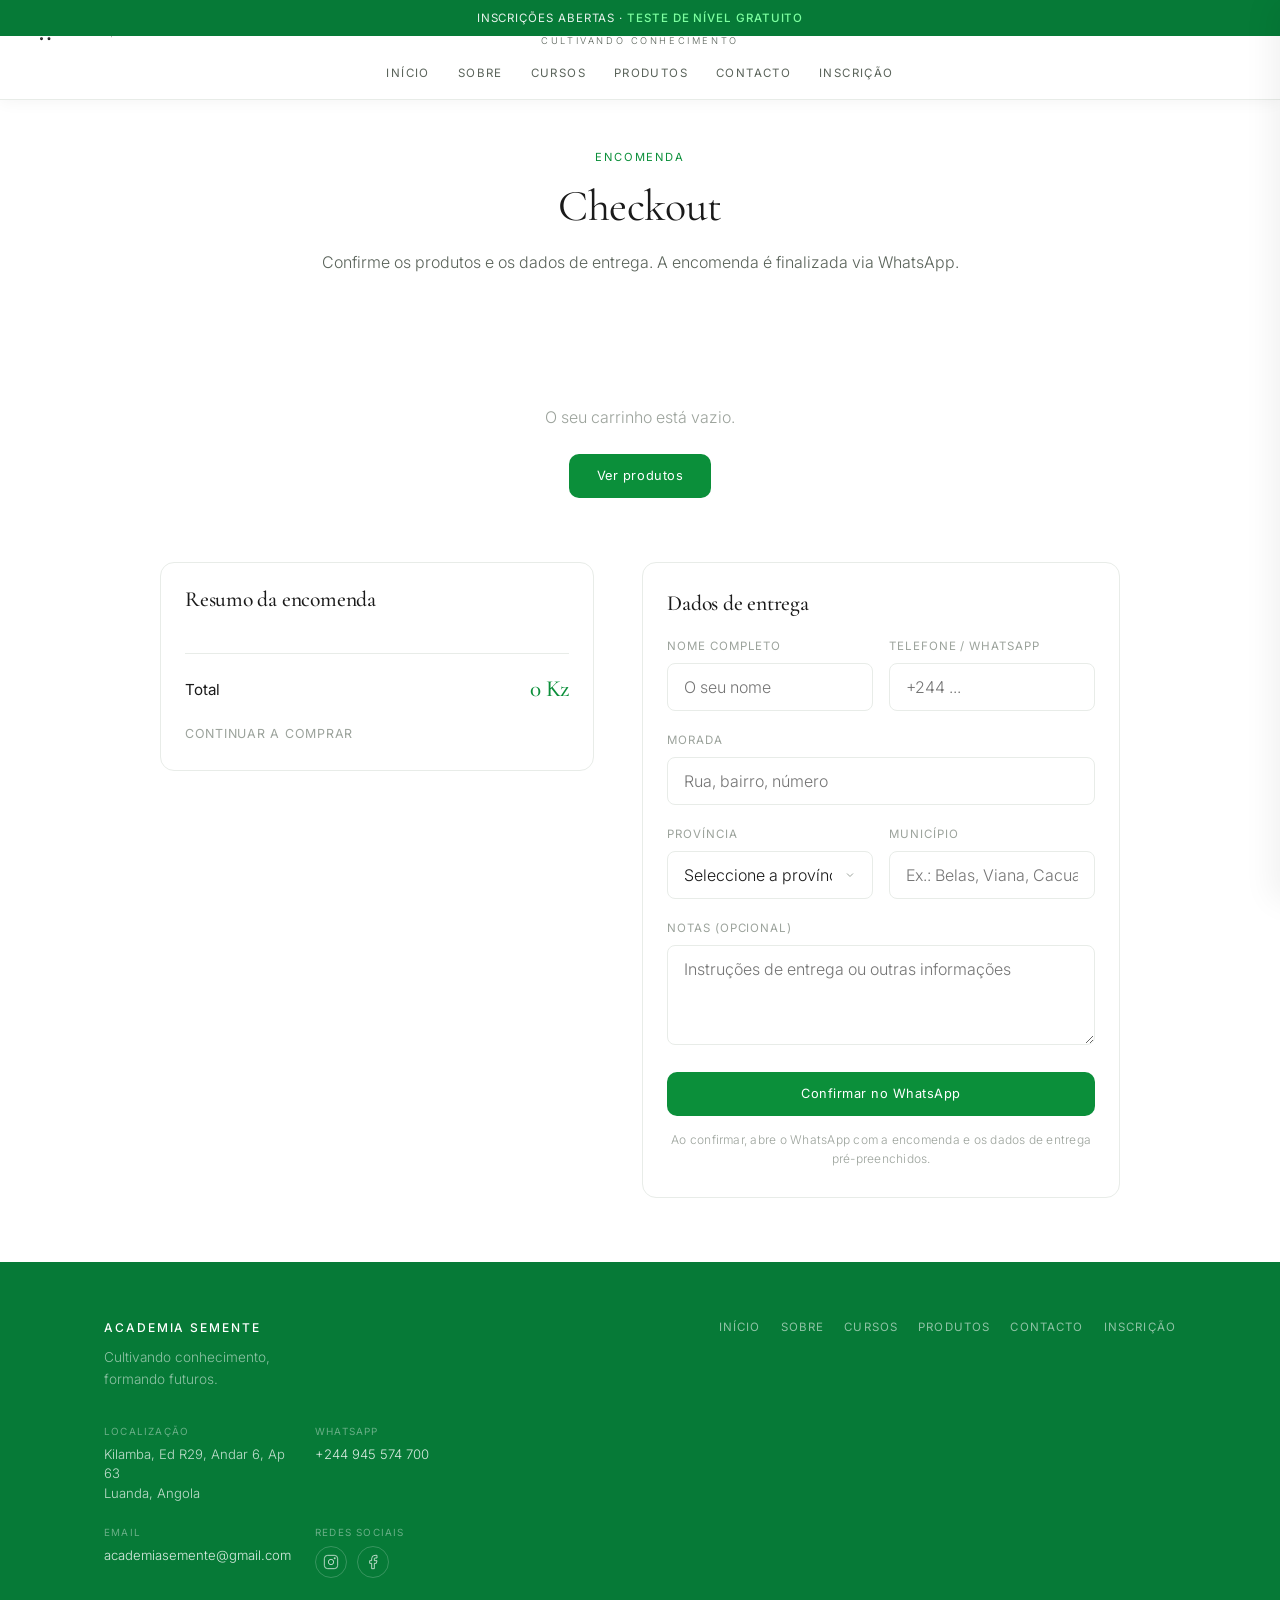
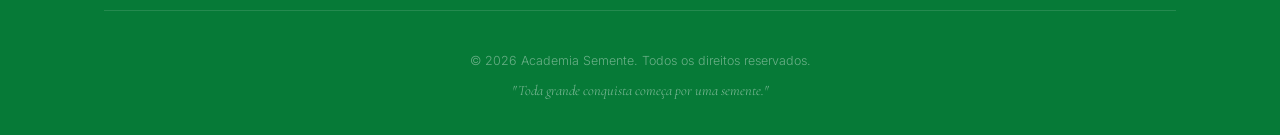
==== academia-semente-website/checkout.html @ dbca5306 "Add files via upload" ====
<!DOCTYPE html>
<html lang="pt">
<head>
  <meta charset="UTF-8">
  <meta name="viewport" content="width=device-width, initial-scale=1.0">
  <meta name="description" content="Checkout Academia Semente — finalize a encomenda dos materiais oficiais.">
  <title>Checkout | Academia Semente</title>
  <link rel="preconnect" href="https://fonts.googleapis.com">
  <link rel="preconnect" href="https://fonts.gstatic.com" crossorigin>
  <link href="https://fonts.googleapis.com/css2?family=Cormorant+Garamond:ital,wght@0,300;0,400;0,500;0,600;1,400&family=Inter:wght@300;400;500;600&display=swap" rel="stylesheet">
  <link rel="stylesheet" href="css/styles.css">
  <link rel="icon" href="data:image/svg+xml,<svg xmlns='http://www.w3.org/2000/svg' viewBox='0 0 100 100'><text y='.9em' font-size='90'>🌱</text></svg>">
</head>
<body class="page-checkout">
  <div class="announce-bar" id="announceBar">
    <a href="index.html#cursos" class="announce-link">
      <span data-i18n="announce">Inscrições abertas</span> · <span class="announce-accent" data-i18n="announceAccent">Teste de nível gratuito</span>
    </a>
  </div>

  <header class="site-header scrolled" id="siteHeader">
    <div class="header-inner">
      <button class="hamburger" id="hamburger" aria-label="Menu" aria-expanded="false">
        <span class="ham-line"></span>
        <span class="ham-line"></span>
        <span class="ham-line"></span>
      </button>
      <a href="index.html" class="brand">
        <span class="brand-name">ACADEMIA SEMENTE</span>
        <span class="brand-tagline" data-i18n="tagline">Cultivando conhecimento</span>
      </a>
      <div class="header-actions">
        <button class="cart-btn" id="cartBtn" aria-label="Carrinho">
          <svg width="20" height="20" viewBox="0 0 24 24" fill="none" stroke="currentColor" stroke-width="1.5">
            <path d="M6 6h15l-1.5 9h-12z"/>
            <circle cx="9" cy="20" r="1"/>
            <circle cx="18" cy="20" r="1"/>
            <path d="M6 6L5 3H2"/>
          </svg>
          <span class="cart-count" id="cartCount">0</span>
        </button>
        <div class="lang-toggle">
          <button class="lang-btn active" data-lang="pt" aria-label="Português">PT</button>
          <span class="lang-divider">|</span>
          <button class="lang-btn" data-lang="en" aria-label="English">EN</button>
        </div>
      </div>
    </div>
    <nav class="desktop-nav" id="desktopNav">
      <a href="index.html" data-i18n="navHome">Início</a>
      <a href="index.html#sobre" data-i18n="navAbout">Sobre</a>
      <a href="index.html#cursos" data-i18n="navCourses">Cursos</a>
      <a href="index.html#produtos" data-i18n="navProducts">Produtos</a>
      <a href="index.html#contacto" data-i18n="navContact">Contacto</a>
      <a href="inscricao.html" data-i18n="navEnroll">Inscrição</a>
    </nav>
  </header>

  <div class="drawer-overlay" id="drawerOverlay"></div>
  <aside class="mobile-drawer" id="mobileDrawer" aria-hidden="true">
    <div class="drawer-header">
      <span class="drawer-brand">ACADEMIA SEMENTE</span>
      <button class="drawer-close" id="drawerClose" aria-label="Fechar">
        <svg width="20" height="20" viewBox="0 0 24 24" fill="none" stroke="currentColor" stroke-width="1.5">
          <path d="M18 6L6 18M6 6l12 12"/>
        </svg>
      </button>
    </div>
    <nav class="drawer-nav">
      <a href="index.html" data-i18n="navHome">Início</a>
      <a href="index.html#sobre" data-i18n="navAbout">Sobre</a>
      <a href="index.html#cursos" data-i18n="navCourses">Cursos</a>
      <a href="index.html#produtos" data-i18n="navProducts">Produtos</a>
      <a href="index.html#contacto" data-i18n="navContact">Contacto</a>
      <a href="inscricao.html" data-i18n="navEnroll">Inscrição</a>
    </nav>
    <div class="drawer-footer">
      <a href="https://wa.me/244945574700" target="_blank" rel="noopener" class="drawer-whatsapp">
        <svg width="16" height="16" viewBox="0 0 24 24" fill="currentColor"><path d="M17.472 14.382c-.297-.149-1.758-.867-2.03-.967-.273-.099-.471-.148-.67.15-.197.297-.767.966-.94 1.164-.173.199-.347.223-.644.075-.297-.15-1.255-.463-2.39-1.475-.883-.788-1.48-1.761-1.653-2.059-.173-.297-.018-.458.13-.606.134-.133.298-.347.446-.52.149-.174.198-.298.298-.497.099-.198.05-.371-.025-.52-.075-.149-.669-1.612-.916-2.207-.242-.579-.487-.5-.669-.51-.173-.008-.371-.01-.57-.01-.198 0-.52.074-.792.372-.272.297-1.04 1.016-1.04 2.479 0 1.462 1.065 2.875 1.213 3.074.149.198 2.096 3.2 5.077 4.487.709.306 1.262.489 1.694.625.712.227 1.36.195 1.871.118.571-.085 1.758-.719 2.006-1.413.248-.694.248-1.289.173-1.413-.074-.124-.272-.198-.57-.347z"/><path d="M12 0C5.373 0 0 5.373 0 12c0 2.625.846 5.059 2.284 7.034L.789 23.512a.5.5 0 00.605.654l4.69-1.494A11.94 11.94 0 0012 24c6.627 0 12-5.373 12-12S18.627 0 12 0zm0 22c-2.39 0-4.605-.75-6.44-2.03l-.46-.3-3.04.97.96-3.15-.32-.48A9.96 9.96 0 012 12C2 6.477 6.477 2 12 2s10 4.477 10 10-4.477 10-10 10z"/></svg>
        WhatsApp
      </a>
    </div>
  </aside>

  <main>
    <section class="section checkout-page" id="checkout">
      <div class="container">
        <div class="section-header">
          <p class="section-eyebrow" data-i18n="checkoutEyebrow">Encomenda</p>
          <h1 class="section-title" data-i18n="checkoutTitle">Checkout</h1>
          <p class="section-desc" data-i18n="checkoutDesc">Confirme os produtos e os dados de entrega. A encomenda é finalizada via WhatsApp.</p>
        </div>

        <!-- Empty state -->
        <div class="checkout-empty" id="checkoutEmpty" hidden>
          <p data-i18n="checkoutEmpty">O seu carrinho está vazio.</p>
          <a href="index.html#produtos" class="btn btn-primary" data-i18n="checkoutBackShop">Ver produtos</a>
        </div>

        <!-- Checkout grid -->
        <div class="checkout-grid" id="checkoutGrid" hidden>
          <div class="checkout-summary">
            <h2 class="checkout-block-title" data-i18n="checkoutSummary">Resumo da encomenda</h2>
            <div class="checkout-items" id="checkoutItems"></div>
            <div class="checkout-total-row">
              <span data-i18n="cartTotal">Total</span>
              <strong id="checkoutTotal">0 Kz</strong>
            </div>
            <a href="index.html#produtos" class="checkout-continue" data-i18n="checkoutContinue">Continuar a comprar</a>
          </div>

          <form class="checkout-form" id="checkoutForm">
            <h2 class="checkout-block-title" data-i18n="checkoutDelivery">Dados de entrega</h2>

            <div class="form-row">
              <div class="form-group">
                <label for="co-name" data-i18n="formName">Nome completo *</label>
                <input type="text" id="co-name" name="name" required placeholder="O seu nome" data-i18n-placeholder="formNamePh" autocomplete="name">
              </div>
              <div class="form-group">
                <label for="co-phone" data-i18n="formPhone">Telefone / WhatsApp *</label>
                <input type="tel" id="co-phone" name="phone" required placeholder="+244 ..." data-i18n-placeholder="formPhonePh" autocomplete="tel">
              </div>
            </div>

            <div class="form-group">
              <label for="co-address" data-i18n="formAddress">Morada *</label>
              <input type="text" id="co-address" name="address" required placeholder="Rua, bairro, número" data-i18n-placeholder="formAddressPh" autocomplete="street-address">
            </div>

            <div class="form-row">
              <div class="form-group">
                <label for="co-province" data-i18n="formProvince">Província *</label>
                <select id="co-province" name="province" required>
                  <option value="" disabled selected data-i18n="formProvincePh">Seleccione a província</option>
                  <option value="Bengo">Bengo</option>
                  <option value="Benguela">Benguela</option>
                  <option value="Bié">Bié</option>
                  <option value="Cabinda">Cabinda</option>
                  <option value="Cuando Cubango">Cuando Cubango</option>
                  <option value="Cuanza Norte">Cuanza Norte</option>
                  <option value="Cuanza Sul">Cuanza Sul</option>
                  <option value="Cunene">Cunene</option>
                  <option value="Huambo">Huambo</option>
                  <option value="Huíla">Huíla</option>
                  <option value="Luanda">Luanda</option>
                  <option value="Lunda Norte">Lunda Norte</option>
                  <option value="Lunda Sul">Lunda Sul</option>
                  <option value="Malanje">Malanje</option>
                  <option value="Moxico">Moxico</option>
                  <option value="Namibe">Namibe</option>
                  <option value="Uíge">Uíge</option>
                  <option value="Zaire">Zaire</option>
                </select>
              </div>
              <div class="form-group">
                <label for="co-municipality" data-i18n="formMunicipality">Município *</label>
                <input type="text" id="co-municipality" name="municipality" required placeholder="Ex.: Belas, Viana, Cacuaco" data-i18n-placeholder="formMunicipalityPh" autocomplete="address-level2">
              </div>
            </div>

            <div class="form-group">
              <label for="co-notes" data-i18n="formNotes">Notas (opcional)</label>
              <textarea id="co-notes" name="notes" rows="3" placeholder="Instruções de entrega ou outras informações" data-i18n-placeholder="checkoutNotesPh"></textarea>
            </div>

            <button type="submit" class="btn btn-primary btn-full" data-i18n="checkoutSubmit">Confirmar no WhatsApp</button>
            <p class="form-hint" data-i18n="checkoutHint">Ao confirmar, abre o WhatsApp com a encomenda e os dados de entrega pré-preenchidos.</p>
          </form>
        </div>
      </div>
    </section>
  </main>

  <footer class="site-footer">
    <div class="container">
      <div class="footer-top">
        <div class="footer-brand">
          <span class="footer-name">ACADEMIA SEMENTE</span>
          <p data-i18n="footerTag">Cultivando conhecimento, formando futuros.</p>
        </div>
        <div class="footer-links">
          <a href="index.html" data-i18n="navHome">Início</a>
          <a href="index.html#sobre" data-i18n="navAbout">Sobre</a>
          <a href="index.html#cursos" data-i18n="navCourses">Cursos</a>
          <a href="index.html#produtos" data-i18n="navProducts">Produtos</a>
          <a href="index.html#contacto" data-i18n="navContact">Contacto</a>
          <a href="inscricao.html" data-i18n="navEnroll">Inscrição</a>
        </div>
        <div class="footer-contact">
          <div class="footer-contact-item">
            <span class="footer-contact-label" data-i18n="locationLabel">Localização</span>
            <p>Kilamba, Ed R29, Andar 6, Ap 63<br>Luanda, Angola</p>
          </div>
          <div class="footer-contact-item">
            <span class="footer-contact-label" data-i18n="phoneLabel">WhatsApp</span>
            <p><a href="https://wa.me/244945574700">+244 945 574 700</a></p>
          </div>
          <div class="footer-contact-item">
            <span class="footer-contact-label" data-i18n="emailLabel">Email</span>
            <p><a href="mailto:academiasemente@gmail.com">academiasemente@gmail.com</a></p>
          </div>
          <div class="footer-contact-item">
            <span class="footer-contact-label" data-i18n="socialLabel">Redes sociais</span>
            <div class="footer-social">
              <a href="https://www.instagram.com/academiasemente" target="_blank" rel="noopener" aria-label="Instagram">
                <svg width="16" height="16" viewBox="0 0 24 24" fill="none" stroke="currentColor" stroke-width="1.5"><rect x="2" y="2" width="20" height="20" rx="5"/><circle cx="12" cy="12" r="4"/><circle cx="17.5" cy="6.5" r="1.5" fill="currentColor" stroke="none"/></svg>
              </a>
              <a href="https://www.facebook.com/profile.php?id=61584786747541" target="_blank" rel="noopener" aria-label="Facebook">
                <svg width="16" height="16" viewBox="0 0 24 24" fill="none" stroke="currentColor" stroke-width="1.5"><path d="M18 2h-3a5 5 0 00-5 5v3H7v4h3v8h4v-8h3l1-4h-4V7a1 1 0 011-1h3z"/></svg>
              </a>
            </div>
          </div>
        </div>
      </div>
      <div class="footer-bottom">
        <p>© <span id="year"></span> Academia Semente. <span data-i18n="rights">Todos os direitos reservados.</span></p>
        <p class="footer-motto">"Toda grande conquista começa por uma semente."</p>
      </div>
    </div>
  </footer>

  <div class="cart-overlay" id="cartOverlay"></div>
  <aside class="cart-drawer" id="cartDrawer" aria-hidden="true">
    <div class="cart-header">
      <h3 data-i18n="cartTitle">Carrinho</h3>
      <button class="cart-close" id="cartClose" aria-label="Fechar">
        <svg width="20" height="20" viewBox="0 0 24 24" fill="none" stroke="currentColor" stroke-width="1.5">
          <path d="M18 6L6 18M6 6l12 12"/>
        </svg>
      </button>
    </div>
    <div class="cart-body" id="cartBody">
      <p class="cart-empty" data-i18n="cartEmpty">O seu carrinho está vazio.</p>
    </div>
    <div class="cart-footer" id="cartFooter" hidden>
      <div class="cart-total-row">
        <span data-i18n="cartTotal">Total</span>
        <strong id="cartTotal">0 Kz</strong>
      </div>
      <button type="button" class="btn btn-outline btn-full cart-clear" id="cartClear" data-i18n="cartClear">Limpar tudo</button>
      <button type="button" class="btn btn-primary btn-full" id="cartCheckout" data-i18n="cartCheckout">Finalizar compra</button>
    </div>
  </aside>

  <script src="js/main.js"></script>
</body>
</html>
---- academia-semente-website/css/styles.css ----
/* ============================================
   ACADEMIA SEMENTE — Luxury Education Website
   Thin lines · Generous space · Light type
   ============================================ */

:root {
  /* Brand palette */
  --green-primary: #0B8F3A;
  --green-secondary: #19B51A;
  --green-dark: #067A37;
  --green-soft: #e8f5ec;
  --black: #1A1A1A;
  --white: #FFFFFF;
  --off-white: #FAFBFA;
  --gray-100: #F5F7F5;
  --gray-200: #E8ECE8;
  --gray-400: #9CA39C;
  --gray-600: #5A635A;
  --gray-800: #2D332D;

  /* Surfaces */
  --surface: #FFFFFF;
  --surface-elevated: #FFFFFF;
  --text: #1A1A1A;
  --text-soft: #5A635A;
  --text-muted: #9CA39C;
  --accent: #0B8F3A;
  --accent-hover: #067A37;

  /* Layout */
  --header-height: 72px;
  --announce-height: 36px;
  --radius: 14px;
  --radius-btn: 10px;
  --max-width: 1120px;
  --section-pad: clamp(4.5rem, 10vw, 7.5rem);

  /* Transitions */
  --ease: cubic-bezier(0.25, 0.1, 0.25, 1);
  --trans: 0.3s var(--ease);
}

/* Reset & Base */
*, *::before, *::after {
  box-sizing: border-box;
  margin: 0;
  padding: 0;
}

html {
  scroll-behavior: smooth;
  font-size: 16px;
  -webkit-font-smoothing: antialiased;
  -moz-osx-font-smoothing: grayscale;
}

body {
  font-family: 'Inter', system-ui, -apple-system, sans-serif;
  font-weight: 400;
  font-size: 1rem;
  line-height: 1.65;
  color: var(--text);
  background: var(--off-white);
  overflow-x: hidden;
}

body.drawer-open {
  overflow: hidden;
}

img { max-width: 100%; display: block; }
a { color: inherit; text-decoration: none; }
ul { list-style: none; }
button, input, select, textarea {
  font-family: inherit;
  font-size: inherit;
  border: none;
  background: none;
  outline: none;
}

/* Typography */
h1, h2, h3, h4 {
  font-family: 'Cormorant Garamond', Georgia, serif;
  font-weight: 400;
  line-height: 1.2;
  letter-spacing: -0.01em;
}

.container {
  width: 100%;
  max-width: var(--max-width);
  margin: 0 auto;
  padding: 0 1.5rem;
}

/* ========== ANNOUNCEMENT BAR ========== */
.announce-bar {
  position: fixed;
  top: 0;
  left: 0;
  right: 0;
  height: var(--announce-height);
  background: var(--green-dark);
  color: var(--white);
  z-index: 1001;
  display: flex;
  align-items: center;
  justify-content: center;
  transition: transform 0.35s var(--ease);
}

.announce-bar.hidden {
  transform: translateY(-100%);
}

.announce-link {
  font-size: 0.72rem;
  font-weight: 400;
  letter-spacing: 0.08em;
  text-transform: uppercase;
  color: rgba(255,255,255,0.9);
  transition: color var(--trans);
}

.announce-link:hover {
  color: var(--white);
}

.announce-accent {
  color: #7dffa0;
  font-weight: 500;
}

/* ========== HEADER ========== */
.site-header {
  position: fixed;
  top: var(--announce-height);
  left: 0;
  right: 0;
  z-index: 1000;
  transition: top 0.35s var(--ease), background 0.3s var(--ease), border-color 0.3s var(--ease), box-shadow 0.3s var(--ease);
}

.site-header.scrolled {
  top: 0;
  background: rgba(255, 255, 255, 0.95);
  backdrop-filter: blur(14px);
  -webkit-backdrop-filter: blur(14px);
  border-bottom: 1px solid var(--gray-200);
  box-shadow: 0 1px 16px rgba(0,0,0,0.05);
}

.site-header.scrolled .brand-name {
  color: var(--text);
}

.site-header.scrolled .brand-tagline {
  color: var(--gray-600);
}

.site-header.scrolled .desktop-nav a {
  color: var(--gray-600);
}

.site-header.scrolled .desktop-nav a:hover {
  color: var(--accent);
}

.site-header.scrolled .lang-btn {
  color: var(--gray-600);
}

.site-header.scrolled .lang-btn.active {
  color: var(--accent);
}

.site-header.scrolled .lang-divider {
  color: var(--gray-400);
}

.site-header.scrolled .ham-line {
  background: var(--text);
}

.site-header.scrolled .cart-btn {
  color: var(--text);
}

.site-header.scrolled .cart-count {
  background: var(--accent);
  color: var(--white);
}

.header-inner {
  display: flex;
  align-items: center;
  justify-content: space-between;
  height: var(--header-height);
  padding: 0 1.5rem;
  max-width: 1400px;
  margin: 0 auto;
  position: relative;
}

/* Brand — centered */
.brand {
  position: absolute;
  left: 50%;
  transform: translateX(-50%);
  display: flex;
  flex-direction: column;
  align-items: center;
  text-align: center;
  transition: color var(--trans);
}

.brand-name {
  font-family: 'Inter', sans-serif;
  font-size: 0.72rem;
  font-weight: 500;
  letter-spacing: 0.16em;
  text-transform: uppercase;
  color: var(--white);
  line-height: 1.3;
}

.brand-tagline {
  font-family: 'Inter', sans-serif;
  font-size: 0.58rem;
  font-weight: 300;
  letter-spacing: 0.28em;
  text-transform: uppercase;
  color: rgba(255,255,255,0.7);
  margin-top: 2px;
}

/* Hamburger */
.hamburger {
  display: flex;
  flex-direction: column;
  justify-content: center;
  gap: 5px;
  width: 28px;
  height: 28px;
  cursor: pointer;
  z-index: 10;
  padding: 0;
}

.ham-line {
  display: block;
  width: 20px;
  height: 1.5px;
  background: var(--white);
  transition: transform 0.3s var(--ease), opacity 0.3s var(--ease), background 0.3s var(--ease);
  transform-origin: center;
}

.hamburger.active .ham-line:nth-child(1) {
  transform: translateY(6.5px) rotate(45deg);
}

.hamburger.active .ham-line:nth-child(2) {
  opacity: 0;
  transform: scaleX(0);
}

.hamburger.active .ham-line:nth-child(3) {
  transform: translateY(-6.5px) rotate(-45deg);
}

/* Header actions (cart + lang) */
.header-actions {
  display: flex;
  align-items: center;
  gap: 1rem;
  z-index: 10;
}

.cart-btn {
  position: relative;
  width: 40px;
  height: 40px;
  display: flex;
  align-items: center;
  justify-content: center;
  color: var(--white);
  cursor: pointer;
  transition: color var(--trans);
  touch-action: manipulation;
  -webkit-tap-highlight-color: transparent;
  background: transparent;
  border: none;
  padding: 0;
}

.cart-btn svg {
  pointer-events: none;
}

.cart-btn:hover {
  color: rgba(255,255,255,0.8);
}

.cart-count {
  position: absolute;
  top: 2px;
  right: 0;
  min-width: 16px;
  height: 16px;
  padding: 0 4px;
  border-radius: 8px;
  background: var(--green-secondary);
  color: var(--white);
  font-size: 0.6rem;
  font-weight: 500;
  display: flex;
  align-items: center;
  justify-content: center;
  line-height: 1;
  opacity: 0;
  transform: scale(0.6);
  transition: opacity 0.2s, transform 0.2s;
}

.cart-count.visible {
  opacity: 1;
  transform: scale(1);
}

/* Language toggle */
.lang-toggle {
  display: flex;
  align-items: center;
  gap: 6px;
}

.lang-btn {
  font-size: 0.68rem;
  font-weight: 400;
  letter-spacing: 0.1em;
  color: rgba(255,255,255,0.6);
  cursor: pointer;
  padding: 2px 4px;
  transition: color var(--trans);
}

.lang-btn.active {
  color: var(--white);
  font-weight: 500;
}

.lang-btn:hover {
  color: var(--white);
}

.lang-divider {
  font-size: 0.6rem;
  color: rgba(255,255,255,0.3);
}

/* Desktop Navigation */
.desktop-nav {
  display: none;
  justify-content: center;
  gap: 1.75rem;
  padding-bottom: 1rem;
  max-width: 1400px;
  margin: 0 auto;
}

.desktop-nav a {
  font-size: 0.72rem;
  font-weight: 400;
  letter-spacing: 0.12em;
  text-transform: uppercase;
  color: rgba(255,255,255,0.75);
  transition: color var(--trans);
  position: relative;
}

.desktop-nav a:hover {
  color: var(--white);
}

.site-header.scrolled .desktop-nav a {
  color: var(--gray-600);
}

.site-header.scrolled .desktop-nav a:hover {
  color: var(--accent);
}

@media (min-width: 900px) {
  .hamburger {
    display: none;
  }
  .desktop-nav {
    display: flex;
  }
  .header-inner {
    height: 64px;
  }
  .site-header {
    /* taller to accommodate nav below brand */
  }
}

/* ========== MOBILE DRAWER ========== */
.drawer-overlay {
  position: fixed;
  inset: 0;
  background: rgba(0,0,0,0.45);
  z-index: 1100;
  opacity: 0;
  visibility: hidden;
  transition: opacity 0.3s var(--ease), visibility 0.3s var(--ease);
}

.drawer-overlay.open {
  opacity: 1;
  visibility: visible;
}

.mobile-drawer {
  position: fixed;
  top: 0;
  left: 0;
  width: 85%;
  max-width: 320px;
  height: 100%;
  background: var(--surface);
  z-index: 1101;
  transform: translateX(-100%);
  transition: transform 0.35s var(--ease);
  display: flex;
  flex-direction: column;
  padding: 1.5rem;
  border-right: 1px solid var(--gray-200);
}

.mobile-drawer.open {
  transform: translateX(0);
}

.drawer-header {
  display: flex;
  justify-content: space-between;
  align-items: center;
  margin-bottom: 2.5rem;
  padding-bottom: 1rem;
  border-bottom: 1px solid var(--gray-200);
}

.drawer-brand {
  font-size: 0.7rem;
  font-weight: 500;
  letter-spacing: 0.14em;
  text-transform: uppercase;
  color: var(--text);
}

.drawer-close {
  width: 32px;
  height: 32px;
  display: flex;
  align-items: center;
  justify-content: center;
  color: var(--gray-600);
  cursor: pointer;
  transition: color var(--trans);
}

.drawer-close:hover {
  color: var(--text);
}

.drawer-nav {
  display: flex;
  flex-direction: column;
  gap: 0.25rem;
  flex: 1;
}

.drawer-nav a {
  font-size: 0.8rem;
  font-weight: 400;
  letter-spacing: 0.12em;
  text-transform: uppercase;
  color: var(--text);
  padding: 0.85rem 0;
  border-bottom: 1px solid var(--gray-100);
  transition: color var(--trans), padding-left var(--trans);
}

.drawer-nav a:hover {
  color: var(--accent);
  padding-left: 0.5rem;
}

.drawer-footer {
  padding-top: 1.5rem;
  border-top: 1px solid var(--gray-200);
}

.drawer-whatsapp {
  display: inline-flex;
  align-items: center;
  gap: 0.5rem;
  font-size: 0.75rem;
  font-weight: 400;
  letter-spacing: 0.06em;
  color: var(--accent);
  transition: color var(--trans);
}

.drawer-whatsapp:hover {
  color: var(--green-dark);
}

/* ========== BUTTONS ========== */
.btn {
  display: inline-flex;
  align-items: center;
  justify-content: center;
  padding: 0.85rem 1.75rem;
  font-size: 0.8rem;
  font-weight: 400;
  letter-spacing: 0.04em;
  border-radius: var(--radius-btn);
  cursor: pointer;
  transition: all 0.25s var(--ease);
  text-align: center;
  line-height: 1.3;
}

.btn-primary {
  background: var(--accent);
  color: var(--white);
}

.btn-primary:hover {
  background: var(--green-dark);
  transform: translateY(-1px);
}

.btn-outline {
  background: transparent;
  color: var(--accent);
  border: 1px solid var(--accent);
}

.btn-outline:hover {
  background: var(--accent);
  color: var(--white);
}

.btn-ghost {
  background: transparent;
  color: var(--white);
  border: 1px solid rgba(255,255,255,0.35);
}

.btn-ghost:hover {
  background: rgba(255,255,255,0.1);
  border-color: rgba(255,255,255,0.6);
}

.btn-sm {
  padding: 0.55rem 1.1rem;
  font-size: 0.72rem;
  background: var(--accent);
  color: var(--white);
  border-radius: 8px;
}

.btn-sm:hover {
  background: var(--green-dark);
}

.btn-full {
  width: 100%;
}

/* ========== HERO ========== */
.hero {
  position: relative;
  min-height: 100vh;
  display: flex;
  align-items: center;
  justify-content: center;
  padding: calc(var(--header-height) + var(--announce-height) + 1.5rem) 1.5rem 4rem;
  overflow: hidden;
}

.hero-bg {
  position: absolute;
  inset: 0;
  background-image: url('../assets/hero.jpg');
  background-size: cover;
  background-position: center center;
  background-repeat: no-repeat;
  z-index: 0;
}

/* Dark green tint so text stays readable on the photo */
.hero-overlay {
  position: absolute;
  inset: 0;
  z-index: 1;
  background:
    linear-gradient(160deg, rgba(6, 122, 55, 0.72) 0%, rgba(11, 143, 58, 0.55) 45%, rgba(6, 100, 45, 0.7) 100%),
    linear-gradient(to top, rgba(0, 0, 0, 0.35) 0%, transparent 45%);
}

.hero-inner {
  position: relative;
  z-index: 2;
  width: 100%;
  max-width: 720px;
  display: flex;
  flex-direction: column;
  align-items: center;
}

.hero-content {
  text-align: center;
}

.hero-eyebrow {
  font-size: 0.72rem;
  font-weight: 400;
  letter-spacing: 0.18em;
  text-transform: uppercase;
  color: rgba(255,255,255,0.7);
  margin-bottom: 1.25rem;
}

.hero-title {
  font-size: clamp(2.3rem, 7vw, 3.6rem);
  font-weight: 400;
  color: var(--white);
  margin-bottom: 1.25rem;
  letter-spacing: -0.02em;
  text-shadow: 0 2px 24px rgba(0,0,0,0.3);
}

.hero-subtitle {
  font-size: clamp(0.95rem, 2.2vw, 1.1rem);
  font-weight: 300;
  color: rgba(255,255,255,0.88);
  max-width: 520px;
  margin: 0 auto 2.25rem;
  line-height: 1.7;
  text-shadow: 0 1px 14px rgba(0,0,0,0.25);
}

.hero-cta {
  display: flex;
  flex-wrap: wrap;
  gap: 0.85rem;
  justify-content: center;
}

.hero-scroll {
  position: absolute;
  bottom: 2rem;
  left: 50%;
  transform: translateX(-50%);
  display: flex;
  flex-direction: column;
  align-items: center;
  gap: 0.5rem;
  z-index: 1;
}

.hero-scroll span {
  font-size: 0.62rem;
  letter-spacing: 0.2em;
  text-transform: uppercase;
  color: rgba(255,255,255,0.45);
}

.scroll-line {
  width: 1px;
  height: 40px;
  background: linear-gradient(to bottom, rgba(255,255,255,0.4), transparent);
  animation: scrollPulse 2s ease-in-out infinite;
}

@keyframes scrollPulse {
  0%, 100% { opacity: 0.4; transform: scaleY(1); }
  50% { opacity: 1; transform: scaleY(1.1); }
}

/* ========== SECTIONS ========== */
.section {
  padding: var(--section-pad) 0;
}

.section-header {
  text-align: center;
  margin-bottom: clamp(2.5rem, 5vw, 4rem);
  max-width: 640px;
  margin-left: auto;
  margin-right: auto;
}

.section-eyebrow {
  font-size: 0.7rem;
  font-weight: 400;
  letter-spacing: 0.16em;
  text-transform: uppercase;
  color: var(--accent);
  margin-bottom: 0.85rem;
}

.section-title {
  font-size: clamp(1.9rem, 4vw, 2.75rem);
  color: var(--text);
  margin-bottom: 1rem;
}

.section-desc {
  font-size: 1rem;
  font-weight: 300;
  color: var(--text-soft);
  line-height: 1.7;
}

/* ========== SOBRE ========== */
.sobre {
  position: relative;
  background: var(--white);
  overflow: hidden;
}

.sobre-bg {
  position: absolute;
  inset: 0;
  background-image: url('../assets/sobre-bg.jpg');
  background-size: cover;
  background-position: center center;
  background-repeat: no-repeat;
  z-index: 0;
}

.sobre > .container {
  position: relative;
  z-index: 1;
}

.sobre-grid {
  display: grid;
  gap: 3rem;
  margin-bottom: 3.5rem;
}

@media (min-width: 768px) {
  .sobre-grid {
    grid-template-columns: 1.2fr 1fr;
    gap: 4rem;
    align-items: start;
  }
}

.sobre-text p {
  font-weight: 300;
  color: var(--text-soft);
  margin-bottom: 1.25rem;
  font-size: 1.02rem;
}

.sobre-text p:last-child {
  margin-bottom: 0;
}

.sobre-stats {
  display: grid;
  grid-template-columns: 1fr 1fr;
  gap: 1rem;
}

.stat-card {
  border: 1px solid var(--gray-200);
  border-radius: var(--radius);
  padding: 1.5rem 1.25rem;
  text-align: center;
  transition: border-color var(--trans);
}

.stat-card:hover {
  border-color: var(--green-primary);
}

.stat-number {
  display: block;
  font-family: 'Cormorant Garamond', serif;
  font-size: 2rem;
  font-weight: 500;
  color: var(--accent);
  line-height: 1.2;
  margin-bottom: 0.35rem;
}

.stat-label {
  font-size: 0.72rem;
  font-weight: 400;
  letter-spacing: 0.06em;
  text-transform: uppercase;
  color: var(--text-muted);
}

.mission-vision {
  display: grid;
  gap: 1.25rem;
}

@media (min-width: 640px) {
  .mission-vision {
    grid-template-columns: 1fr 1fr;
  }
}

.mv-card {
  border: 1px solid var(--gray-200);
  border-radius: var(--radius);
  padding: 1.75rem;
  background: rgba(255, 255, 255, 0.92);
  backdrop-filter: blur(6px);
  -webkit-backdrop-filter: blur(6px);
}

.mv-icon {
  width: 64px;
  height: 64px;
  margin-bottom: 1rem;
  border-radius: 12px;
  overflow: hidden;
  background: #f7f9f6;
}

.mv-icon img {
  width: 100%;
  height: 100%;
  object-fit: cover;
  object-position: center;
  display: block;
}

.mv-card h3 {
  font-size: 1.15rem;
  font-weight: 500;
  color: var(--accent);
  margin-bottom: 0.65rem;
  letter-spacing: 0.02em;
}

.mv-card p {
  font-weight: 300;
  font-size: 0.95rem;
  color: var(--text-soft);
}

/* ========== CURSOS / PRICING ========== */
.cursos {
  background: var(--gray-100);
}

.pricing-grid {
  display: grid;
  gap: 1.5rem;
  margin-bottom: 3.5rem;
}

@media (min-width: 768px) {
  .pricing-grid {
    grid-template-columns: repeat(3, 1fr);
    gap: 1.25rem;
  }
}

.price-card {
  background: var(--white);
  border: 1px solid var(--gray-200);
  border-radius: var(--radius);
  padding: 2rem 1.75rem;
  display: flex;
  flex-direction: column;
  position: relative;
  transition: border-color var(--trans), box-shadow var(--trans);
}

.price-card:hover {
  border-color: var(--green-primary);
  box-shadow: 0 8px 30px rgba(11, 143, 58, 0.06);
}

.price-card.featured {
  border-color: var(--green-primary);
  box-shadow: 0 12px 40px rgba(11, 143, 58, 0.1);
}

.price-badge {
  position: absolute;
  top: -11px;
  left: 50%;
  transform: translateX(-50%);
  background: var(--accent);
  color: var(--white);
  font-size: 0.65rem;
  font-weight: 500;
  letter-spacing: 0.08em;
  text-transform: uppercase;
  padding: 0.3rem 0.9rem;
  border-radius: 20px;
}

.price-icon {
  width: 72px;
  height: 72px;
  margin-bottom: 1.1rem;
  border-radius: 12px;
  overflow: hidden;
  background: #f7f9f6;
}

.price-icon img {
  width: 100%;
  height: 100%;
  object-fit: cover;
  object-position: center;
  display: block;
}

.price-header {
  margin-bottom: 1.25rem;
}

.price-header h3 {
  font-size: 1.5rem;
  font-weight: 500;
  color: var(--text);
  margin-bottom: 0.25rem;
}

.price-tag {
  font-size: 0.7rem;
  font-weight: 400;
  letter-spacing: 0.1em;
  text-transform: uppercase;
  color: var(--text-muted);
}

.price-amount {
  display: flex;
  align-items: baseline;
  gap: 0.25rem;
  margin-bottom: 1.5rem;
  padding-bottom: 1.5rem;
  border-bottom: 1px solid var(--gray-200);
}

.price-amount .currency {
  font-size: 0.85rem;
  font-weight: 400;
  color: var(--text-muted);
}

.price-amount .value {
  font-family: 'Cormorant Garamond', serif;
  font-size: 2.4rem;
  font-weight: 500;
  color: var(--text);
  line-height: 1;
}

.price-amount .period {
  font-size: 0.85rem;
  font-weight: 300;
  color: var(--text-muted);
}

.price-features {
  flex: 1;
  margin-bottom: 1.75rem;
}

.price-features li {
  font-size: 0.9rem;
  font-weight: 300;
  color: var(--text-soft);
  padding: 0.45rem 0;
  padding-left: 1.25rem;
  position: relative;
}

.price-features li::before {
  content: '';
  position: absolute;
  left: 0;
  top: 50%;
  transform: translateY(-50%);
  width: 6px;
  height: 6px;
  border-radius: 50%;
  background: var(--green-secondary);
  opacity: 0.7;
}

.price-card .btn {
  margin-top: auto;
}

/* Horários */
.horarios {
  position: relative;
  text-align: center;
  padding: 2.75rem 1.5rem;
  border: 1px solid var(--gray-200);
  border-radius: var(--radius);
  overflow: hidden;
  isolation: isolate;
  background: var(--white);
}

.horarios::before {
  content: '';
  position: absolute;
  inset: 0;
  z-index: 0;
  background-image: url('../assets/horarios-bg.jpg');
  background-size: cover;
  background-position: center center;
  background-repeat: no-repeat;
}

.horarios::after {
  content: '';
  position: absolute;
  inset: 0;
  z-index: 1;
  background: linear-gradient(
    160deg,
    rgba(255, 255, 255, 0.88) 0%,
    rgba(250, 251, 250, 0.82) 50%,
    rgba(232, 245, 236, 0.86) 100%
  );
}

.horarios-header,
.horarios-list,
.teste-gratis {
  position: relative;
  z-index: 2;
}

.horarios-header {
  display: flex;
  align-items: center;
  justify-content: center;
  gap: 0.85rem;
  margin-bottom: 1.5rem;
}

.horarios-icon {
  width: 56px;
  height: 56px;
  border-radius: 10px;
  overflow: hidden;
  flex-shrink: 0;
  background: rgba(255, 255, 255, 0.9);
  box-shadow: 0 2px 10px rgba(0, 0, 0, 0.06);
}

.horarios-icon img {
  width: 100%;
  height: 100%;
  object-fit: cover;
  display: block;
}

.horarios h3 {
  font-size: 1.25rem;
  margin: 0;
  color: var(--text);
}

.horarios-list {
  display: flex;
  flex-wrap: wrap;
  justify-content: center;
  gap: 2rem;
  margin-bottom: 1.25rem;
}

.horario-item {
  display: flex;
  flex-direction: column;
  align-items: center;
  gap: 0.3rem;
  padding: 0.75rem 1.25rem;
  background: rgba(255, 255, 255, 0.75);
  border-radius: 10px;
  border: 1px solid rgba(11, 143, 58, 0.12);
  backdrop-filter: blur(4px);
  -webkit-backdrop-filter: blur(4px);
}

.horario-time {
  font-family: 'Cormorant Garamond', serif;
  font-size: 1.5rem;
  font-weight: 500;
  color: var(--accent);
}

.horario-label {
  font-size: 0.7rem;
  letter-spacing: 0.1em;
  text-transform: uppercase;
  color: var(--text-muted);
}

.teste-gratis {
  font-size: 0.85rem;
  font-weight: 300;
  color: var(--text-soft);
}

/* ========== PRODUTOS ========== */
.produtos {
  background: var(--white);
}

.products-grid {
  display: grid;
  gap: 1.5rem;
}

@media (min-width: 640px) {
  .products-grid {
    grid-template-columns: repeat(2, 1fr);
  }
}

@media (min-width: 1024px) {
  .products-grid {
    grid-template-columns: repeat(4, 1fr);
  }
}

.product-card {
  border: 1px solid var(--gray-200);
  border-radius: var(--radius);
  overflow: hidden;
  transition: border-color var(--trans), box-shadow var(--trans);
  background: var(--off-white);
}

.product-card:hover {
  border-color: var(--green-primary);
  box-shadow: 0 8px 28px rgba(11, 143, 58, 0.06);
}

.product-image {
  aspect-ratio: 1 / 1;
  background: #f4f6f4;
  display: flex;
  align-items: center;
  justify-content: center;
  overflow: hidden;
}

.product-image img {
  width: 100%;
  height: 100%;
  object-fit: cover;
  object-position: center;
  transition: transform 0.4s var(--ease);
}

.product-card:hover .product-image img {
  transform: scale(1.04);
}

/* Product image slider (polo front/back) */
.product-image.product-slider {
  display: block; /* override flex so track + controls don't sit in a row */
  position: relative;
  overflow: hidden;
  touch-action: pan-y;
  user-select: none;
  -webkit-user-select: none;
}

.product-slider .slider-track {
  display: flex;
  flex-direction: row;
  width: 200%;
  height: 100%;
  transition: transform 0.35s var(--ease);
  will-change: transform;
}

.product-slider .slider-track img {
  box-sizing: border-box;
  width: 50%;
  min-width: 50%;
  max-width: 50%;
  height: 100%;
  object-fit: cover;
  object-position: center;
  flex: 0 0 50%;
  pointer-events: none;
  transform: none !important;
}

.product-card:hover .product-slider .slider-track img {
  transform: none !important;
}

.slider-nav {
  position: absolute;
  top: 50%;
  transform: translateY(-50%);
  width: 28px;
  height: 28px;
  border-radius: 50%;
  border: 1px solid rgba(0,0,0,0.08);
  background: rgba(255,255,255,0.9);
  color: var(--text);
  font-size: 1.1rem;
  line-height: 1;
  display: flex;
  align-items: center;
  justify-content: center;
  cursor: pointer;
  opacity: 0;
  transition: opacity 0.2s var(--ease), background 0.2s;
  z-index: 2;
  -webkit-tap-highlight-color: transparent;
}

.product-slider:hover .slider-nav,
.product-slider:focus-within .slider-nav {
  opacity: 1;
}

@media (hover: none) {
  .slider-nav { opacity: 0.85; }
}

.slider-prev { left: 0.5rem; }
.slider-next { right: 0.5rem; }

.slider-nav:hover {
  background: var(--white);
  border-color: var(--green-primary);
  color: var(--green-primary);
}

.slider-dot {
  position: absolute;
  bottom: 0.65rem;
  width: 7px;
  height: 7px;
  border-radius: 50%;
  border: none;
  background: rgba(0,0,0,0.2);
  cursor: pointer;
  z-index: 2;
  padding: 0;
  transition: background 0.2s, transform 0.2s;
}

.slider-dot:nth-of-type(1) { left: calc(50% - 12px); }
.slider-dot:nth-of-type(2) { left: calc(50% + 5px); }

.slider-dot.active {
  background: var(--green-primary);
  transform: scale(1.15);
}


.product-info {
  padding: 1.35rem;
}

.product-info h3 {
  font-size: 1.15rem;
  font-weight: 500;
  margin-bottom: 0.4rem;
  color: var(--text);
}

.product-info p {
  font-size: 0.85rem;
  font-weight: 300;
  color: var(--text-soft);
  margin-bottom: 1.1rem;
  line-height: 1.55;
}

.product-price {
  display: flex;
  align-items: center;
  justify-content: space-between;
  gap: 0.75rem;
}

.product-price .price {
  font-size: 0.95rem;
  font-weight: 500;
  color: var(--accent);
}

/* ========== DIFERENCIAIS ========== */
.diferenciais {
  position: relative;
  background: var(--gray-100);
  overflow: hidden;
}

.diferenciais-bg {
  position: absolute;
  inset: 0;
  background-image: url('../assets/diff-bg.jpg');
  background-size: cover;
  background-position: center center;
  background-repeat: no-repeat;
  z-index: 0;
}

.diferenciais > .container {
  position: relative;
  z-index: 1;
}

.diff-grid {
  display: grid;
  gap: 1.5rem;
}

@media (min-width: 640px) {
  .diff-grid {
    grid-template-columns: repeat(2, 1fr);
  }
}

@media (min-width: 900px) {
  .diff-grid {
    grid-template-columns: repeat(4, 1fr);
  }
}

.diff-item {
  padding: 1.75rem 1.25rem;
  border: 1px solid var(--gray-200);
  border-radius: var(--radius);
  background: rgba(255, 255, 255, 0.92);
  backdrop-filter: blur(6px);
  -webkit-backdrop-filter: blur(6px);
  transition: border-color var(--trans), box-shadow var(--trans);
}

.diff-item:hover {
  border-color: var(--green-primary);
}

.diff-icon {
  width: 72px;
  height: 72px;
  margin-bottom: 1rem;
  border-radius: 12px;
  overflow: hidden;
  background: #f7f9f6;
}

.diff-icon img {
  width: 100%;
  height: 100%;
  object-fit: cover;
  object-position: center;
  display: block;
}

.diff-item h3 {
  font-size: 1.1rem;
  font-weight: 500;
  margin-bottom: 0.5rem;
  color: var(--text);
}

.diff-item p {
  font-size: 0.88rem;
  font-weight: 300;
  color: var(--text-soft);
  line-height: 1.6;
}

/* ========== CONTACTO ========== */
.contacto {
  position: relative;
  background: var(--white);
  overflow: hidden;
}

.contacto-bg {
  position: absolute;
  inset: 0;
  background-image: url('../assets/contact-bg.jpg');
  background-size: cover;
  background-position: center center;
  background-repeat: no-repeat;
  z-index: 0;
}

.contacto-bg::after {
  content: '';
  position: absolute;
  inset: 0;
  background: linear-gradient(
    160deg,
    rgba(255, 255, 255, 0.88) 0%,
    rgba(250, 251, 250, 0.82) 50%,
    rgba(232, 245, 236, 0.85) 100%
  );
}

.contacto > .container {
  position: relative;
  z-index: 1;
}

.contact-grid {
  display: grid;
  gap: 3rem;
}

@media (min-width: 768px) {
  .contact-grid {
    grid-template-columns: 1fr 1.2fr;
    gap: 4rem;
    align-items: start;
  }
}

.contact-info {
  display: flex;
  flex-direction: column;
  gap: 1.75rem;
}

.info-item .info-label {
  display: block;
  font-size: 0.68rem;
  font-weight: 400;
  letter-spacing: 0.12em;
  text-transform: uppercase;
  color: var(--text-muted);
  margin-bottom: 0.4rem;
}

.info-item p {
  font-size: 0.95rem;
  font-weight: 300;
  color: var(--text);
  line-height: 1.6;
}

.info-item a {
  color: var(--accent);
  transition: color var(--trans);
}

.info-item a:hover {
  color: var(--green-dark);
}

.social-links {
  display: flex;
  gap: 0.85rem;
  margin-top: 0.25rem;
}

.social-links a {
  width: 36px;
  height: 36px;
  border: 1px solid var(--gray-200);
  border-radius: 50%;
  display: flex;
  align-items: center;
  justify-content: center;
  color: var(--text-soft);
  transition: all var(--trans);
}

.social-links a:hover {
  border-color: var(--accent);
  color: var(--accent);
}

.contact-form {
  border: 1px solid var(--gray-200);
  border-radius: var(--radius);
  padding: 2rem;
  background: rgba(255, 255, 255, 0.95);
  backdrop-filter: blur(8px);
  -webkit-backdrop-filter: blur(8px);
  box-shadow: 0 8px 32px rgba(0, 0, 0, 0.04);
}

/* ========== INSCRIÇÃO (dedicated page) ========== */
.inscricao {
  position: relative;
  background: var(--white);
  overflow: hidden;
}

/* Enrol page: keep header transparent over hero (no forced solid state) */
.page-enroll .site-header:not(.scrolled) {
  background: transparent;
  border-bottom: none;
  box-shadow: none;
}

.page-inscricao {
  padding-top: 1.5rem;
  min-height: 70vh;
}

.inscricao-bg {
  position: absolute;
  inset: 0;
  background-image: url('../assets/contact-bg.jpg');
  background-size: cover;
  background-position: center center;
  background-repeat: no-repeat;
  z-index: 0;
}

.inscricao-bg::after {
  content: '';
  position: absolute;
  inset: 0;
  background: linear-gradient(
    160deg,
    rgba(255, 255, 255, 0.88) 0%,
    rgba(250, 251, 250, 0.82) 50%,
    rgba(232, 245, 236, 0.85) 100%
  );
}

.inscricao > .container {
  position: relative;
  z-index: 1;
}

.enroll-grid {
  display: flex;
  justify-content: center;
}

.enroll-form {
  width: 100%;
  max-width: 480px;
  border: 1px solid var(--gray-200);
  border-radius: var(--radius);
  padding: 2rem;
  background: rgba(255, 255, 255, 0.95);
  backdrop-filter: blur(8px);
  -webkit-backdrop-filter: blur(8px);
  box-shadow: 0 8px 32px rgba(0, 0, 0, 0.04);
}

.enroll-form--wide {
  max-width: 640px;
}

.form-row {
  display: grid;
  gap: 1rem;
}

@media (min-width: 560px) {
  .form-row {
    grid-template-columns: 1fr 1fr;
  }
}

.form-hint {
  margin-top: 0.85rem;
  font-size: 0.75rem;
  font-weight: 300;
  color: var(--text-muted);
  text-align: center;
  letter-spacing: 0.02em;
}

.desktop-nav a.nav-active {
  color: var(--white);
  font-weight: 500;
}

.site-header.scrolled .desktop-nav a.nav-active {
  color: var(--accent);
}

/* Enrolment page hero — same image, slightly shorter on large screens */
.hero--enroll {
  min-height: 85vh;
}

@media (min-width: 900px) {
  .hero--enroll {
    min-height: 78vh;
  }
}

.page-enroll .page-inscricao {
  padding-top: 3rem;
}


.form-group {
  margin-bottom: 1.25rem;
}

.form-group label {
  display: block;
  font-size: 0.72rem;
  font-weight: 400;
  letter-spacing: 0.08em;
  text-transform: uppercase;
  color: var(--text-muted);
  margin-bottom: 0.45rem;
}

.form-group input,
.form-group select,
.form-group textarea {
  width: 100%;
  padding: 0.8rem 1rem;
  border: 1px solid var(--gray-200);
  border-radius: 8px;
  background: var(--white);
  font-weight: 300;
  color: var(--text);
  transition: border-color var(--trans);
}

.form-group input:focus,
.form-group select:focus,
.form-group textarea:focus {
  border-color: var(--accent);
}

.form-group textarea {
  resize: vertical;
  min-height: 100px;
}

.form-group select {
  appearance: none;
  background-image: url("data:image/svg+xml,%3Csvg xmlns='http://www.w3.org/2000/svg' width='12' height='12' viewBox='0 0 24 24' fill='none' stroke='%239CA39C' stroke-width='2'%3E%3Cpath d='M6 9l6 6 6-6'/%3E%3C/svg%3E");
  background-repeat: no-repeat;
  background-position: right 1rem center;
  padding-right: 2.5rem;
}

/* ========== FOOTER ========== */
.site-footer {
  background: var(--green-dark);
  color: rgba(255,255,255,0.8);
  padding: 3.5rem 0 2rem;
}

.footer-top {
  display: flex;
  flex-direction: column;
  gap: 2.25rem;
  margin-bottom: 2.5rem;
  padding-bottom: 2rem;
  border-bottom: 1px solid rgba(255,255,255,0.12);
}

@media (min-width: 768px) {
  .footer-top {
    flex-direction: row;
    flex-wrap: wrap;
    justify-content: space-between;
    align-items: flex-start;
    gap: 2rem 3rem;
  }
}

.footer-name {
  display: block;
  font-size: 0.75rem;
  font-weight: 500;
  letter-spacing: 0.16em;
  text-transform: uppercase;
  color: var(--white);
  margin-bottom: 0.5rem;
}

.footer-brand p {
  font-size: 0.85rem;
  font-weight: 300;
  color: rgba(255,255,255,0.55);
  max-width: 220px;
}

.footer-links {
  display: flex;
  flex-wrap: wrap;
  gap: 1.25rem;
}

.footer-links a {
  font-size: 0.72rem;
  font-weight: 400;
  letter-spacing: 0.1em;
  text-transform: uppercase;
  color: rgba(255,255,255,0.55);
  transition: color var(--trans);
}

.footer-links a:hover {
  color: var(--white);
}

.footer-contact {
  display: grid;
  grid-template-columns: 1fr 1fr;
  gap: 1.25rem 1.5rem;
  width: 100%;
}

@media (min-width: 768px) {
  .footer-contact {
    width: auto;
    min-width: 280px;
    max-width: 360px;
  }
}

.footer-contact-label {
  display: block;
  font-size: 0.62rem;
  font-weight: 400;
  letter-spacing: 0.12em;
  text-transform: uppercase;
  color: rgba(255,255,255,0.4);
  margin-bottom: 0.35rem;
}

.footer-contact-item p {
  font-size: 0.82rem;
  font-weight: 300;
  color: rgba(255,255,255,0.75);
  line-height: 1.5;
}

.footer-contact-item a {
  color: rgba(255,255,255,0.85);
  transition: color var(--trans);
  border-bottom: 1px solid transparent;
}

.footer-contact-item a:hover {
  color: var(--white);
  border-bottom-color: rgba(255,255,255,0.35);
}

.footer-social {
  display: flex;
  gap: 0.65rem;
  margin-top: 0.15rem;
}

.footer-social a {
  width: 32px;
  height: 32px;
  border: 1px solid rgba(255,255,255,0.2);
  border-radius: 50%;
  display: flex;
  align-items: center;
  justify-content: center;
  color: rgba(255,255,255,0.7);
  transition: all var(--trans);
}

.footer-social a:hover {
  border-color: rgba(255,255,255,0.5);
  color: var(--white);
}

.footer-bottom {
  text-align: center;
}

.footer-bottom p {
  font-size: 0.78rem;
  font-weight: 300;
  color: rgba(255,255,255,0.4);
}

.footer-motto {
  margin-top: 0.5rem;
  font-style: italic;
  font-family: 'Cormorant Garamond', serif;
  font-size: 0.9rem !important;
  color: rgba(255,255,255,0.5) !important;
}


/* ========== CHECKOUT ========== */
.page-checkout .site-header {
  background: rgba(255, 255, 255, 0.95);
  backdrop-filter: blur(14px);
  -webkit-backdrop-filter: blur(14px);
  border-bottom: 1px solid var(--gray-200);
}

.checkout-page {
  padding-top: calc(var(--header-height) + var(--announce-height) + 2.5rem);
  padding-bottom: 4rem;
  min-height: 70vh;
  background: var(--surface, #fafbfa);
}

.checkout-grid {
  display: grid;
  gap: 2.5rem;
  max-width: 960px;
  margin: 0 auto;
}

@media (min-width: 800px) {
  .checkout-grid {
    grid-template-columns: 1fr 1.1fr;
    gap: 3rem;
    align-items: start;
  }
}

.checkout-block-title {
  font-family: 'Cormorant Garamond', serif;
  font-size: 1.35rem;
  font-weight: 500;
  color: var(--text);
  margin-bottom: 1.25rem;
  letter-spacing: -0.01em;
}

.checkout-summary {
  border: 1px solid var(--gray-200);
  border-radius: var(--radius);
  padding: 1.5rem;
  background: var(--white);
}

.checkout-items {
  display: flex;
  flex-direction: column;
  gap: 0;
  margin-bottom: 1.25rem;
}

.checkout-item {
  display: grid;
  grid-template-columns: 56px 1fr auto;
  grid-template-rows: auto auto;
  gap: 0.35rem 0.85rem;
  padding: 1rem 0;
  border-bottom: 1px solid var(--gray-100);
  align-items: start;
}

.checkout-item:last-child {
  border-bottom: none;
}

.checkout-item-img {
  grid-row: 1 / 3;
  width: 56px;
  height: 56px;
  border-radius: 6px;
  overflow: hidden;
  border: 1px solid var(--gray-100);
  background: var(--gray-50, #f5f5f5);
}

.checkout-item-img img {
  width: 100%;
  height: 100%;
  object-fit: cover;
}

.checkout-item-info {
  min-width: 0;
}

.checkout-item-name {
  font-size: 0.9rem;
  font-weight: 400;
  color: var(--text);
}

.checkout-item-meta {
  font-size: 0.78rem;
  font-weight: 300;
  color: var(--text-muted);
  margin-top: 0.15rem;
}

.checkout-item-line {
  font-size: 0.88rem;
  font-weight: 500;
  color: var(--accent);
  text-align: right;
  white-space: nowrap;
}

.checkout-item-actions {
  grid-column: 2 / 4;
  display: flex;
  align-items: center;
  gap: 0.45rem;
  margin-top: 0.25rem;
}

.checkout-total-row {
  display: flex;
  justify-content: space-between;
  align-items: center;
  padding-top: 1rem;
  border-top: 1px solid var(--gray-200);
  font-size: 0.95rem;
}

.checkout-total-row strong {
  font-family: 'Cormorant Garamond', serif;
  font-size: 1.45rem;
  font-weight: 500;
  color: var(--accent);
}

.checkout-continue {
  display: inline-block;
  margin-top: 1rem;
  font-size: 0.78rem;
  font-weight: 400;
  letter-spacing: 0.06em;
  text-transform: uppercase;
  color: var(--text-muted);
  border-bottom: 1px solid transparent;
  transition: color var(--trans), border-color var(--trans);
}

.checkout-continue:hover {
  color: var(--accent);
  border-bottom-color: var(--accent);
}

.checkout-form {
  border: 1px solid var(--gray-200);
  border-radius: var(--radius);
  padding: 1.75rem 1.5rem;
  background: var(--white);
}

.checkout-empty {
  text-align: center;
  padding: 4rem 1.5rem;
  max-width: 400px;
  margin: 0 auto;
}

.checkout-empty p {
  font-size: 1rem;
  font-weight: 300;
  color: var(--text-muted);
  margin-bottom: 1.5rem;
}

@media (max-width: 560px) {
  .checkout-item {
    grid-template-columns: 48px 1fr auto;
  }
  .checkout-item-img {
    width: 48px;
    height: 48px;
  }
}

/* ========== UTILITIES ========== */
@media (max-width: 899px) {
  .site-header.scrolled .brand-name,
  .site-header.scrolled .brand-tagline {
    color: var(--text);
  }
}

/* Focus styles for accessibility */
a:focus-visible,
button:focus-visible,
input:focus-visible,
select:focus-visible,
textarea:focus-visible {
  outline: 1.5px solid var(--accent);
  outline-offset: 2px;
}

/* ========== CART DRAWER (right) ========== */
.cart-overlay {
  position: fixed;
  inset: 0;
  background: rgba(0,0,0,0.4);
  z-index: 1200;
  opacity: 0;
  visibility: hidden;
  transition: opacity 0.3s var(--ease), visibility 0.3s var(--ease);
}

.cart-overlay.open {
  opacity: 1;
  visibility: visible;
}

.cart-drawer {
  position: fixed;
  top: 0;
  right: 0;
  width: 90%;
  max-width: 380px;
  height: 100%;
  background: var(--surface);
  z-index: 1201;
  transform: translateX(100%);
  transition: transform 0.35s var(--ease);
  display: flex;
  flex-direction: column;
  border-left: 1px solid var(--gray-200);
  box-shadow: -8px 0 30px rgba(0,0,0,0.06);
}

.cart-drawer.open {
  transform: translateX(0);
}

.cart-header {
  display: flex;
  justify-content: space-between;
  align-items: center;
  padding: 1.25rem 1.5rem;
  border-bottom: 1px solid var(--gray-200);
}

.cart-header h3 {
  font-size: 1.15rem;
  font-weight: 500;
  color: var(--text);
}

.cart-close {
  width: 40px;
  height: 40px;
  display: flex;
  align-items: center;
  justify-content: center;
  color: var(--gray-600);
  cursor: pointer;
  transition: color var(--trans);
  touch-action: manipulation;
  -webkit-tap-highlight-color: transparent;
  background: transparent;
  border: none;
  padding: 0;
}

.cart-close svg {
  pointer-events: none;
}

.cart-close:hover {
  color: var(--text);
}

.cart-body {
  flex: 1;
  overflow-y: auto;
  padding: 1.25rem 1.5rem;
}

.cart-empty {
  font-size: 0.9rem;
  font-weight: 300;
  color: var(--text-muted);
  text-align: center;
  padding: 3rem 1rem;
}

.cart-item {
  display: flex;
  gap: 1rem;
  padding: 1rem 0;
  border-bottom: 1px solid var(--gray-100);
}

.cart-item:last-child {
  border-bottom: none;
}

.cart-item-info {
  flex: 1;
  min-width: 0;
}

.cart-item-name {
  font-size: 0.9rem;
  font-weight: 400;
  color: var(--text);
  margin-bottom: 0.25rem;
}

.cart-item-price {
  font-size: 0.8rem;
  font-weight: 300;
  color: var(--text-muted);
}

.cart-item-actions {
  display: flex;
  align-items: center;
  gap: 0.5rem;
  margin-top: 0.5rem;
}

.qty-btn {
  width: 32px;
  height: 32px;
  border: 1px solid var(--gray-200);
  border-radius: 6px;
  display: flex;
  align-items: center;
  justify-content: center;
  font-size: 0.9rem;
  color: var(--text);
  cursor: pointer;
  transition: border-color var(--trans), background var(--trans);
  background: var(--white);
  touch-action: manipulation;
  -webkit-tap-highlight-color: transparent;
}

.qty-btn:hover {
  border-color: var(--accent);
  background: var(--green-soft);
}

.qty-value {
  font-size: 0.85rem;
  font-weight: 500;
  min-width: 1.25rem;
  text-align: center;
}

.cart-item-remove {
  width: 36px;
  height: 36px;
  display: flex;
  align-items: center;
  justify-content: center;
  color: var(--gray-400);
  cursor: pointer;
  transition: color var(--trans);
  margin-left: auto;
  border: none;
  background: transparent;
  -webkit-tap-highlight-color: transparent;
  touch-action: manipulation;
}

.cart-item-remove svg,
.cart-item-remove path {
  pointer-events: none;
}

.cart-item-remove:hover,
.cart-item-remove:active {
  color: #c0392b;
}

.cart-footer {
  padding: 1.25rem 1.5rem 1.75rem;
  border-top: 1px solid var(--gray-200);
  display: flex;
  flex-direction: column;
  gap: 0.75rem;
  position: relative;
  z-index: 2;
}

.cart-footer[hidden] {
  display: none !important;
}

.cart-footer .btn {
  touch-action: manipulation;
  -webkit-tap-highlight-color: transparent;
  cursor: pointer;
  position: relative;
  z-index: 2;
}

.cart-total-row {
  display: flex;
  justify-content: space-between;
  align-items: center;
  margin-bottom: 0.5rem;
  font-size: 0.95rem;
}

.cart-total-row strong {
  font-family: 'Cormorant Garamond', serif;
  font-size: 1.35rem;
  font-weight: 500;
  color: var(--accent);
}

.cart-clear {
  font-size: 0.75rem !important;
  padding: 0.65rem !important;
}

body.cart-open {
  overflow: hidden;
}
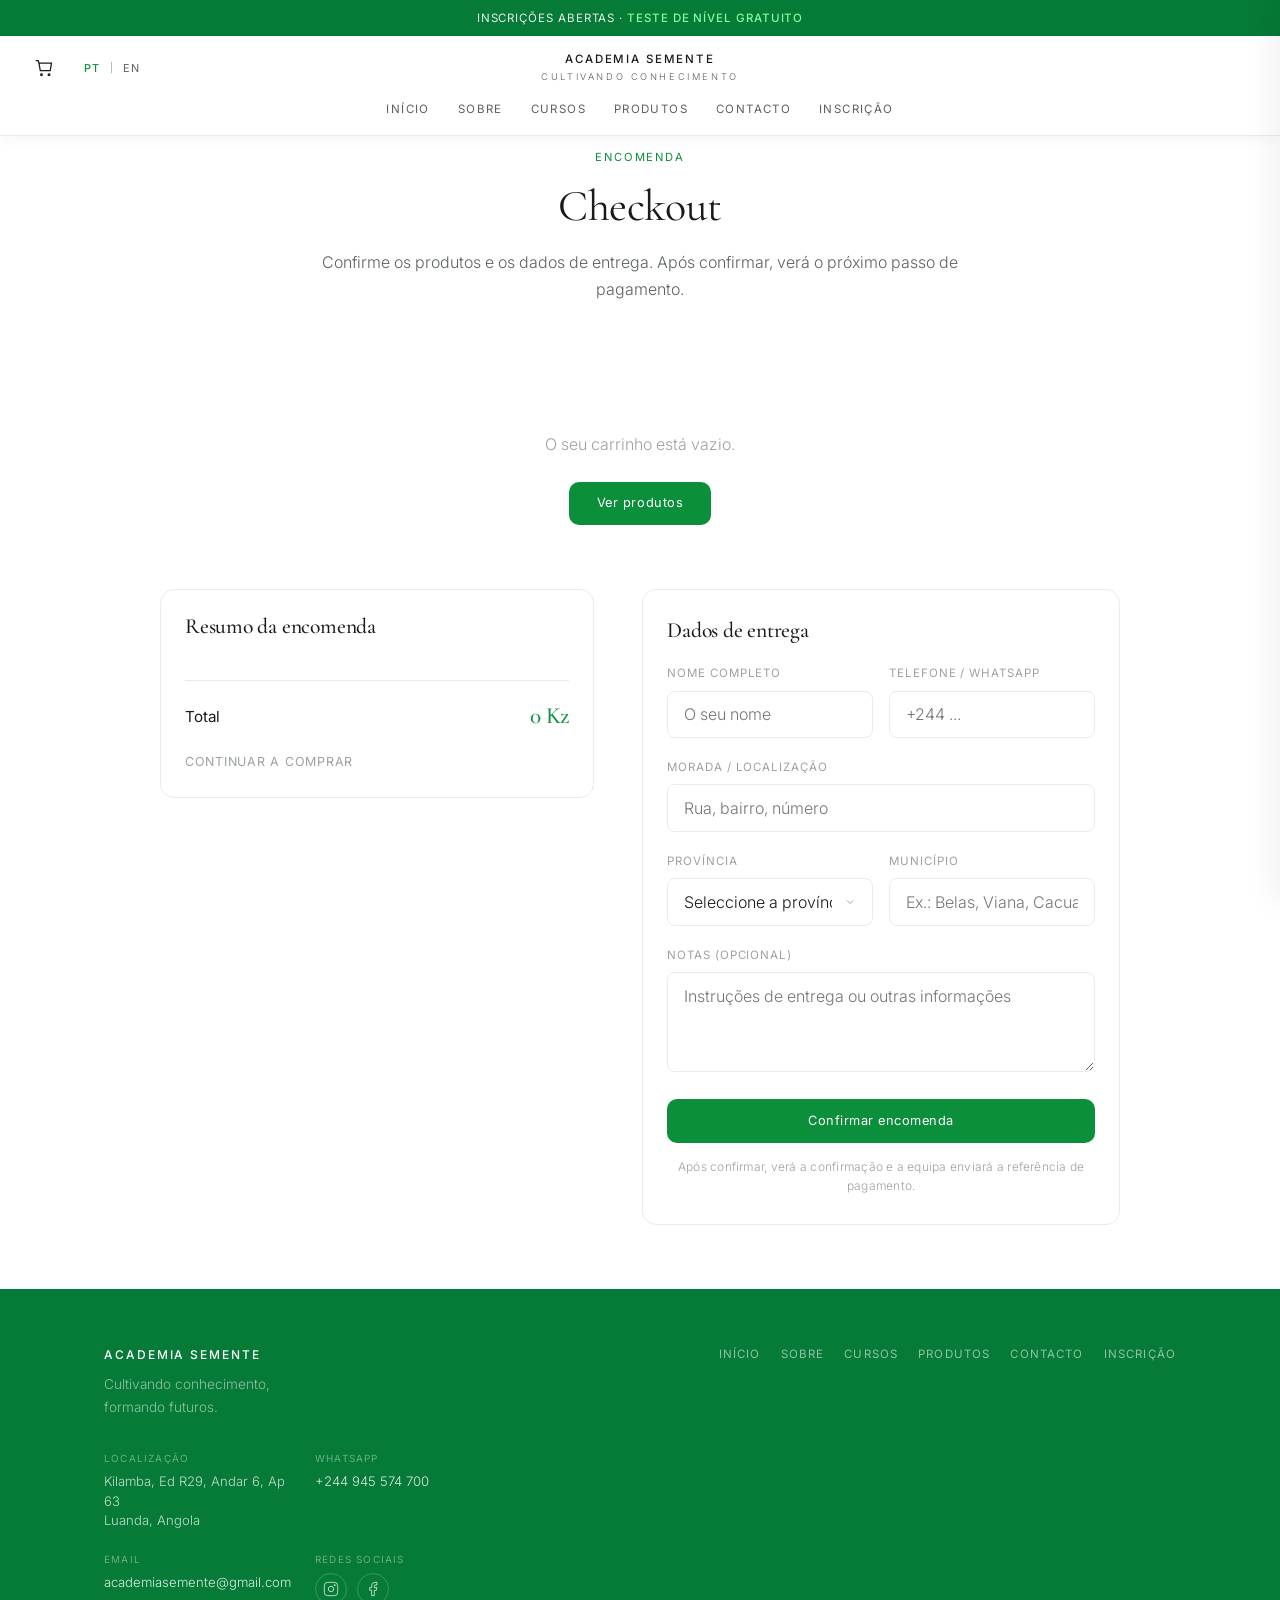
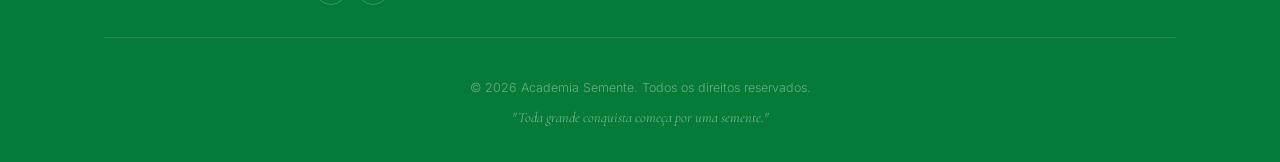
==== commit eceaa39d: "post-order confirmation screen" ====
--- a/academia-semente-website/checkout.html
+++ b/academia-semente-website/checkout.html
@@ -88,7 +88,7 @@
         <div class="section-header">
           <p class="section-eyebrow" data-i18n="checkoutEyebrow">Encomenda</p>
           <h1 class="section-title" data-i18n="checkoutTitle">Checkout</h1>
-          <p class="section-desc" data-i18n="checkoutDesc">Confirme os produtos e os dados de entrega. A encomenda é finalizada via WhatsApp.</p>
+          <p class="section-desc" data-i18n="checkoutDesc">Confirme os produtos e os dados de entrega. Após confirmar, verá o próximo passo de pagamento.</p>
         </div>
 
         <!-- Empty state -->
@@ -164,9 +164,36 @@
               <textarea id="co-notes" name="notes" rows="3" placeholder="Instruções de entrega ou outras informações" data-i18n-placeholder="checkoutNotesPh"></textarea>
             </div>
 
-            <button type="submit" class="btn btn-primary btn-full" data-i18n="checkoutSubmit">Confirmar no WhatsApp</button>
-            <p class="form-hint" data-i18n="checkoutHint">Ao confirmar, abre o WhatsApp com a encomenda e os dados de entrega pré-preenchidos.</p>
+            <button type="submit" class="btn btn-primary btn-full" data-i18n="checkoutSubmit">Confirmar encomenda</button>
+            <p class="form-hint" data-i18n="checkoutHint">Após confirmar, verá a confirmação e a equipa enviará a referência de pagamento.</p>
           </form>
+        </div>
+
+        <!-- Post-order confirmation -->
+        <div class="enroll-success order-success" id="orderSuccess" hidden>
+          <div class="enroll-success-icon" aria-hidden="true">
+            <svg width="40" height="40" viewBox="0 0 24 24" fill="none" stroke="currentColor" stroke-width="1.5">
+              <circle cx="12" cy="12" r="10"/>
+              <path d="M8 12.5l2.5 2.5L16 9"/>
+            </svg>
+          </div>
+          <p class="enroll-success-eyebrow" data-i18n="orderSuccessEyebrow">Encomenda recebida</p>
+          <h2 class="enroll-success-title"><span data-i18n="orderSuccessTitle">Obrigado,</span> <span id="orderSuccessName"></span></h2>
+          <p class="enroll-success-text" data-i18n="orderSuccessText">A sua encomenda foi registada com sucesso. Em breve enviaremos a <strong>referência de pagamento</strong> e o recibo por WhatsApp ou e-mail.</p>
+
+          <div class="order-success-summary" id="orderSuccessSummary"></div>
+
+          <ol class="enroll-success-steps">
+            <li data-i18n="orderSuccessStep1">Confirmamos os produtos e os dados de entrega</li>
+            <li data-i18n="orderSuccessStep2">Enviamos a referência Multicaixa / instruções de pagamento</li>
+            <li data-i18n="orderSuccessStep3">Após o pagamento, preparamos e enviamos a sua encomenda</li>
+          </ol>
+
+          <div class="enroll-success-actions">
+            <a href="https://wa.me/244945574700" target="_blank" rel="noopener" class="btn btn-primary" data-i18n="successWhatsApp">Falar no WhatsApp</a>
+            <a href="index.html#produtos" class="btn btn-outline" data-i18n="orderSuccessShop">Continuar a comprar</a>
+          </div>
+          <p class="form-hint" data-i18n="orderSuccessHint">Guarde o seu contacto activo — a equipa Academia Semente responderá em breve.</p>
         </div>
       </div>
     </section>
--- a/academia-semente-website/css/styles.css
+++ b/academia-semente-website/css/styles.css
@@ -143,7 +143,8 @@
 }
 
 .site-header.scrolled {
-  top: 0;
+  /* Stay below announce bar; JS sets top:0 only when announce is hidden */
+  top: var(--announce-height);
   background: rgba(255, 255, 255, 0.95);
   backdrop-filter: blur(14px);
   -webkit-backdrop-filter: blur(14px);
@@ -1574,8 +1575,28 @@
   box-shadow: 0 8px 32px rgba(0, 0, 0, 0.04);
 }
 
+
+.form-section-title {
+  font-size: 0.72rem;
+  font-weight: 500;
+  letter-spacing: 0.14em;
+  text-transform: uppercase;
+  color: var(--accent);
+  margin: 1.5rem 0 1rem;
+  padding-bottom: 0.5rem;
+  border-bottom: 1px solid var(--gray-200);
+}
+
+.form-section-title:first-child {
+  margin-top: 0;
+}
+
 .enroll-form--wide {
-  max-width: 640px;
+  max-width: 720px;
+}
+
+.enroll-form--wide {
+  max-width: 720px;
 }
 
 .form-row {
@@ -1816,12 +1837,201 @@
 }
 
 
+
+/* Post-enrolment success */
+.enroll-success {
+  width: 100%;
+  max-width: 560px;
+  margin: 0 auto;
+  text-align: center;
+  border: 1px solid var(--gray-200);
+  border-radius: var(--radius);
+  padding: 2.5rem 1.75rem 2rem;
+  background: rgba(255, 255, 255, 0.96);
+  box-shadow: 0 8px 32px rgba(0, 0, 0, 0.04);
+}
+
+.enroll-success-icon {
+  width: 64px;
+  height: 64px;
+  margin: 0 auto 1.25rem;
+  border-radius: 50%;
+  border: 1px solid var(--gray-200);
+  display: flex;
+  align-items: center;
+  justify-content: center;
+  color: var(--accent);
+}
+
+.enroll-success-eyebrow {
+  font-size: 0.72rem;
+  font-weight: 500;
+  letter-spacing: 0.14em;
+  text-transform: uppercase;
+  color: var(--accent);
+  margin-bottom: 0.75rem;
+}
+
+.enroll-success-title {
+  font-family: 'Cormorant Garamond', serif;
+  font-size: clamp(1.75rem, 4vw, 2.25rem);
+  font-weight: 400;
+  color: var(--text);
+  margin-bottom: 1rem;
+  letter-spacing: -0.02em;
+}
+
+.enroll-success-text {
+  font-size: 0.95rem;
+  font-weight: 300;
+  color: var(--text-muted);
+  line-height: 1.7;
+  margin-bottom: 1.75rem;
+}
+
+.enroll-success-text strong {
+  font-weight: 500;
+  color: var(--text);
+}
+
+.enroll-success-steps {
+  list-style: none;
+  text-align: left;
+  margin: 0 auto 2rem;
+  padding: 0;
+  max-width: 400px;
+  counter-reset: step;
+}
+
+.enroll-success-steps li {
+  position: relative;
+  padding: 0.85rem 0 0.85rem 2.75rem;
+  border-bottom: 1px solid var(--gray-100);
+  font-size: 0.88rem;
+  font-weight: 300;
+  color: var(--text);
+  line-height: 1.5;
+  counter-increment: step;
+}
+
+.enroll-success-steps li:last-child {
+  border-bottom: none;
+}
+
+.enroll-success-steps li::before {
+  content: counter(step);
+  position: absolute;
+  left: 0;
+  top: 0.75rem;
+  width: 28px;
+  height: 28px;
+  border-radius: 50%;
+  border: 1px solid var(--gray-200);
+  display: flex;
+  align-items: center;
+  justify-content: center;
+  font-size: 0.72rem;
+  font-weight: 500;
+  color: var(--accent);
+  line-height: 28px;
+  text-align: center;
+}
+
+.enroll-success-actions {
+  display: flex;
+  flex-wrap: wrap;
+  gap: 0.75rem;
+  justify-content: center;
+  margin-bottom: 1rem;
+}
+
+.enroll-success-actions .btn {
+  min-width: 160px;
+}
+
+
+.order-success {
+  margin-top: 1rem;
+}
+
+.order-success-summary {
+  text-align: left;
+  max-width: 400px;
+  margin: 0 auto 1.75rem;
+  padding: 1rem 1.15rem;
+  border: 1px solid var(--gray-200);
+  border-radius: 8px;
+  background: var(--surface, #fafbfa);
+}
+
+.order-success-line {
+  display: flex;
+  justify-content: space-between;
+  gap: 1rem;
+  font-size: 0.88rem;
+  font-weight: 300;
+  color: var(--text);
+  padding: 0.4rem 0;
+}
+
+.order-success-line--total {
+  margin-top: 0.5rem;
+  padding-top: 0.75rem;
+  border-top: 1px solid var(--gray-200);
+  font-weight: 400;
+}
+
+.order-success-line--total strong {
+  font-family: 'Cormorant Garamond', serif;
+  font-size: 1.2rem;
+  font-weight: 500;
+  color: var(--accent);
+}
+
 /* ========== CHECKOUT ========== */
 .page-checkout .site-header {
-  background: rgba(255, 255, 255, 0.95);
+  top: var(--announce-height);
+  background: rgba(255, 255, 255, 0.98);
   backdrop-filter: blur(14px);
   -webkit-backdrop-filter: blur(14px);
   border-bottom: 1px solid var(--gray-200);
+  box-shadow: 0 1px 16px rgba(0,0,0,0.05);
+}
+
+.page-checkout .site-header .brand-name {
+  color: var(--text) !important;
+}
+
+.page-checkout .site-header .brand-tagline {
+  color: var(--gray-600) !important;
+}
+
+.page-checkout .site-header .ham-line {
+  background: var(--text) !important;
+}
+
+.page-checkout .site-header .cart-btn {
+  color: var(--text) !important;
+}
+
+.page-checkout .site-header .lang-btn {
+  color: var(--gray-600) !important;
+}
+
+.page-checkout .site-header .lang-btn.active {
+  color: var(--accent) !important;
+}
+
+.page-checkout .site-header .lang-divider {
+  color: var(--gray-400) !important;
+}
+
+.page-checkout .site-header .desktop-nav a {
+  color: var(--gray-600) !important;
+}
+
+.page-checkout .site-header .desktop-nav a:hover {
+  color: var(--accent) !important;
 }
 
 .checkout-page {
